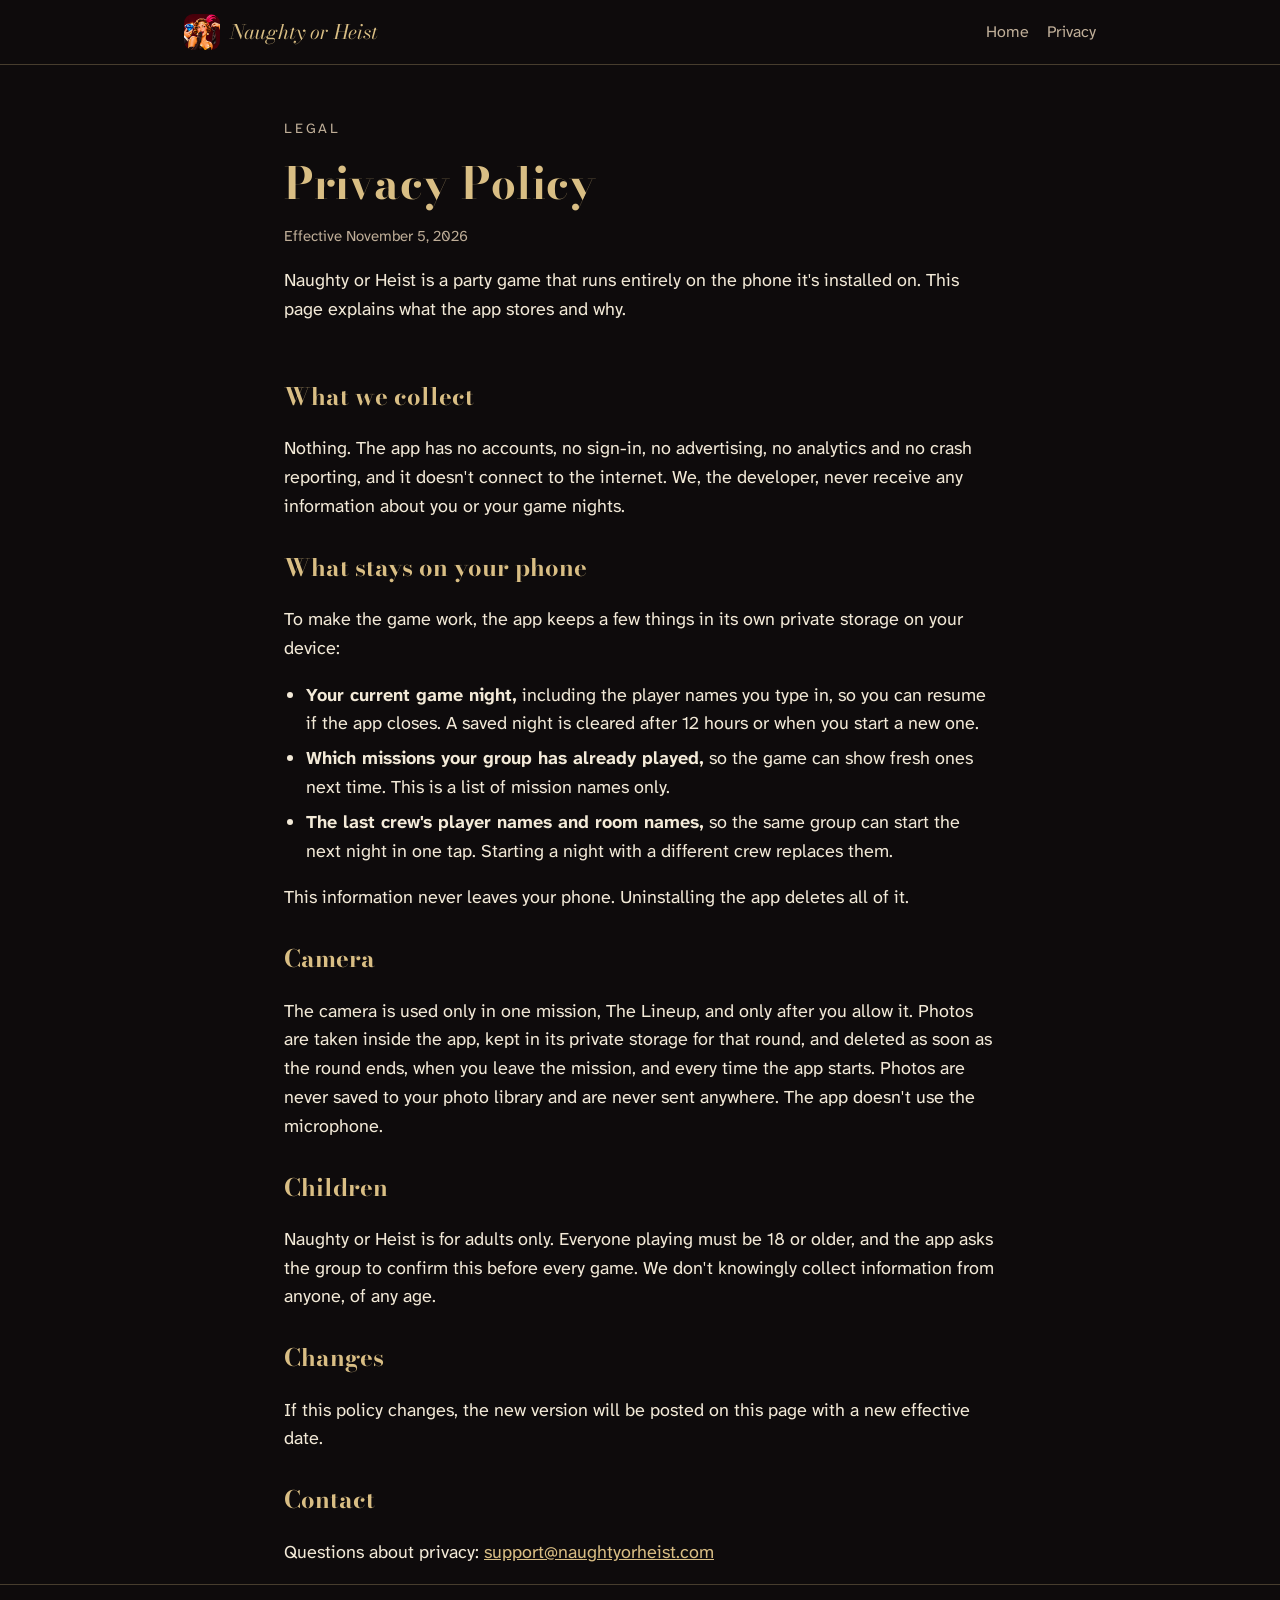
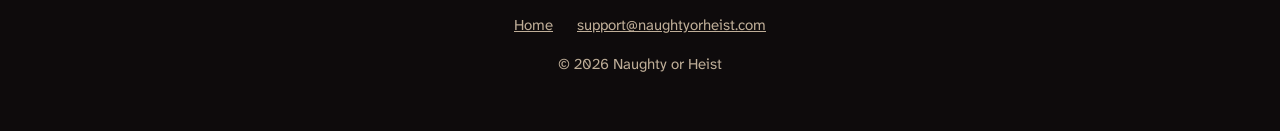
==== privacy.html @ b8d08db5 "Naughty or Heist website: landing page and privacy policy Co-Authored-By: Claude Opus 5.5 <noreply@a" ====
<!DOCTYPE html>
<html lang="en">
<head>
<meta charset="UTF-8">
<title>Privacy Policy: Naughty or Heist</title>
<meta name="viewport" content="width=device-width, initial-scale=1">
<link rel="icon" href="favicon.png">
<link rel="preconnect" href="https://fonts.googleapis.com">
<link rel="preconnect" href="https://fonts.gstatic.com" crossorigin>
<link href="https://fonts.googleapis.com/css2?family=Atkinson+Hyperlegible+Next:wght@400;700&family=Bodoni+Moda:ital,wght@0,700;0,800;1,500&display=swap" rel="stylesheet">
<link rel="stylesheet" href="style.css">
</head>
<body>

<nav class="nav">
  <div class="nav-inner">
    <a class="brand" href="index.html"><img src="icon.png" alt=""><span>Naughty or Heist</span></a>
    <div class="nav-links">
      <a href="index.html">Home</a>
      <a href="privacy.html">Privacy</a>
    </div>
  </div>
</nav>

<main class="wrap">
  <div class="doc-header">
    <span class="eyebrow">Legal</span>
    <h1>Privacy Policy</h1>
    <p class="updated">Effective November 5, 2026</p>
    <p>Naughty or Heist is a party game that runs entirely on the phone it's installed on. This page explains what the app stores and why.</p>
  </div>

  <div class="doc-body">
    <h2>What we collect</h2>
    <p>Nothing. The app has no accounts, no sign-in, no advertising, no analytics and no crash reporting, and it doesn't connect to the internet. We, the developer, never receive any information about you or your game nights.</p>

    <h2>What stays on your phone</h2>
    <p>To make the game work, the app keeps a few things in its own private storage on your device:</p>
    <ul>
      <li><strong>Your current game night,</strong> including the player names you type in, so you can resume if the app closes. A saved night is cleared after 12 hours or when you start a new one.</li>
      <li><strong>Which missions your group has already played,</strong> so the game can show fresh ones next time. This is a list of mission names only.</li>
      <li><strong>The last crew's player names and room names,</strong> so the same group can start the next night in one tap. Starting a night with a different crew replaces them.</li>
    </ul>
    <p>This information never leaves your phone. Uninstalling the app deletes all of it.</p>

    <h2>Camera</h2>
    <p>The camera is used only in one mission, The Lineup, and only after you allow it. Photos are taken inside the app, kept in its private storage for that round, and deleted as soon as the round ends, when you leave the mission, and every time the app starts. Photos are never saved to your photo library and are never sent anywhere. The app doesn't use the microphone.</p>

    <h2>Children</h2>
    <p>Naughty or Heist is for adults only. Everyone playing must be 18 or older, and the app asks the group to confirm this before every game. We don't knowingly collect information from anyone, of any age.</p>

    <h2>Changes</h2>
    <p>If this policy changes, the new version will be posted on this page with a new effective date.</p>

    <h2>Contact</h2>
    <p>Questions about privacy: <a href="mailto:support@naughtyorheist.com">support@naughtyorheist.com</a></p>
  </div>
</main>

<footer>
  <a href="index.html">Home</a>
  <a href="mailto:support@naughtyorheist.com">support@naughtyorheist.com</a>
  <p>© 2026 Naughty or Heist</p>
</footer>

</body>
</html>
---- style.css ----
:root {
  --base: #0e0b0c;
  --panel: #1a1214;
  --burgundy: #3a0f17;
  --gold: #d9be84;
  --ivory: #f3ead8;
  --muted: #bfae98;
  --line: rgba(217, 190, 132, 0.28);
}

* { box-sizing: border-box; }

html, body {
  margin: 0;
  background: var(--base);
  color: var(--ivory);
  font-family: "Atkinson Hyperlegible Next", "Atkinson Hyperlegible", system-ui, sans-serif;
  font-size: 18px;
  line-height: 1.6;
}

a { color: var(--gold); }

.wrap { max-width: 760px; overflow-wrap: break-word; margin: 0 auto; padding: 0 24px; }

.nav { border-bottom: 1px solid var(--line); }
.nav-inner {
  max-width: 960px; margin: 0 auto; padding: 14px 24px;
  display: flex; align-items: center; justify-content: space-between; gap: 8px 16px; flex-wrap: wrap;
}
.brand {
  display: flex; align-items: center; gap: 10px; text-decoration: none;
  font-family: "Bodoni Moda", Georgia, serif; font-style: italic; font-size: 20px; color: var(--gold);
  white-space: nowrap;
}
.brand img { width: 36px; height: 36px; border-radius: 9px; }
.nav-links { display: flex; gap: 18px; font-size: 16px; }
.nav-links a { text-decoration: none; color: var(--muted); }
.nav-links a:hover { color: var(--gold); }

.hero {
  text-align: center; padding: 64px 24px 48px;
  background: radial-gradient(ellipse at top, var(--burgundy) 0%, var(--base) 70%);
}
.hero img.icon { width: 132px; height: 132px; border-radius: 30px; box-shadow: 0 10px 40px rgba(0,0,0,0.6); }
.wordmark { margin: 22px 0 6px; color: var(--gold); line-height: 1; }
.wordmark .naughty { display: block; font-family: "Bodoni Moda", Georgia, serif; font-style: italic; font-weight: 500; font-size: 64px; }
.wordmark .or { display: block; font-family: "Bodoni Moda", Georgia, serif; font-style: italic; font-size: 22px; color: var(--muted); margin: 4px 0; }
.wordmark .heist { display: block; font-family: "Bodoni Moda", Georgia, serif; font-weight: 800; font-size: 56px; letter-spacing: 0.18em; padding-left: 0.18em; }
.tagline { font-size: 20px; color: var(--ivory); margin: 18px 0 8px; }
.meta { font-size: 14px; letter-spacing: 0.2em; color: var(--muted); text-transform: uppercase; }
.soon {
  display: inline-block; margin-top: 26px; padding: 10px 22px; border: 1px solid var(--gold);
  border-radius: 999px; color: var(--gold); font-size: 16px;
}

section { padding: 36px 0; border-top: 1px solid var(--line); }
h2 { font-family: "Bodoni Moda", Georgia, serif; color: var(--gold); font-weight: 700; font-size: 30px; margin: 0 0 12px; }
h3 { font-family: "Bodoni Moda", Georgia, serif; color: var(--gold); font-weight: 700; font-size: 22px; margin: 0 0 6px; }

.modes { display: grid; grid-template-columns: 1fr 1fr; gap: 18px; }
.mode { background: var(--panel); border: 1px solid var(--line); border-radius: 16px; padding: 20px; }
.mode .players { color: var(--muted); font-size: 15px; letter-spacing: 0.1em; text-transform: uppercase; margin-bottom: 8px; }
@media (max-width: 640px) {
  .modes { grid-template-columns: 1fr; }
  .wordmark .naughty { font-size: 52px; }
  .wordmark .heist { font-size: 44px; }
}

ul { padding-left: 22px; }
li { margin: 6px 0; }

.doc-header { padding: 48px 0 8px; }
.eyebrow { color: var(--muted); font-size: 14px; letter-spacing: 0.2em; text-transform: uppercase; }
.doc-header h1 { font-family: "Bodoni Moda", Georgia, serif; color: var(--gold); font-size: 44px; margin: 6px 0; }
.updated { color: var(--muted); font-size: 15px; margin: 0 0 16px; }
.doc-body h2 { font-size: 24px; margin-top: 28px; }

footer { border-top: 1px solid var(--line); padding: 28px 24px 40px; text-align: center; color: var(--muted); font-size: 15px; }
footer a { color: var(--muted); margin: 0 10px; }
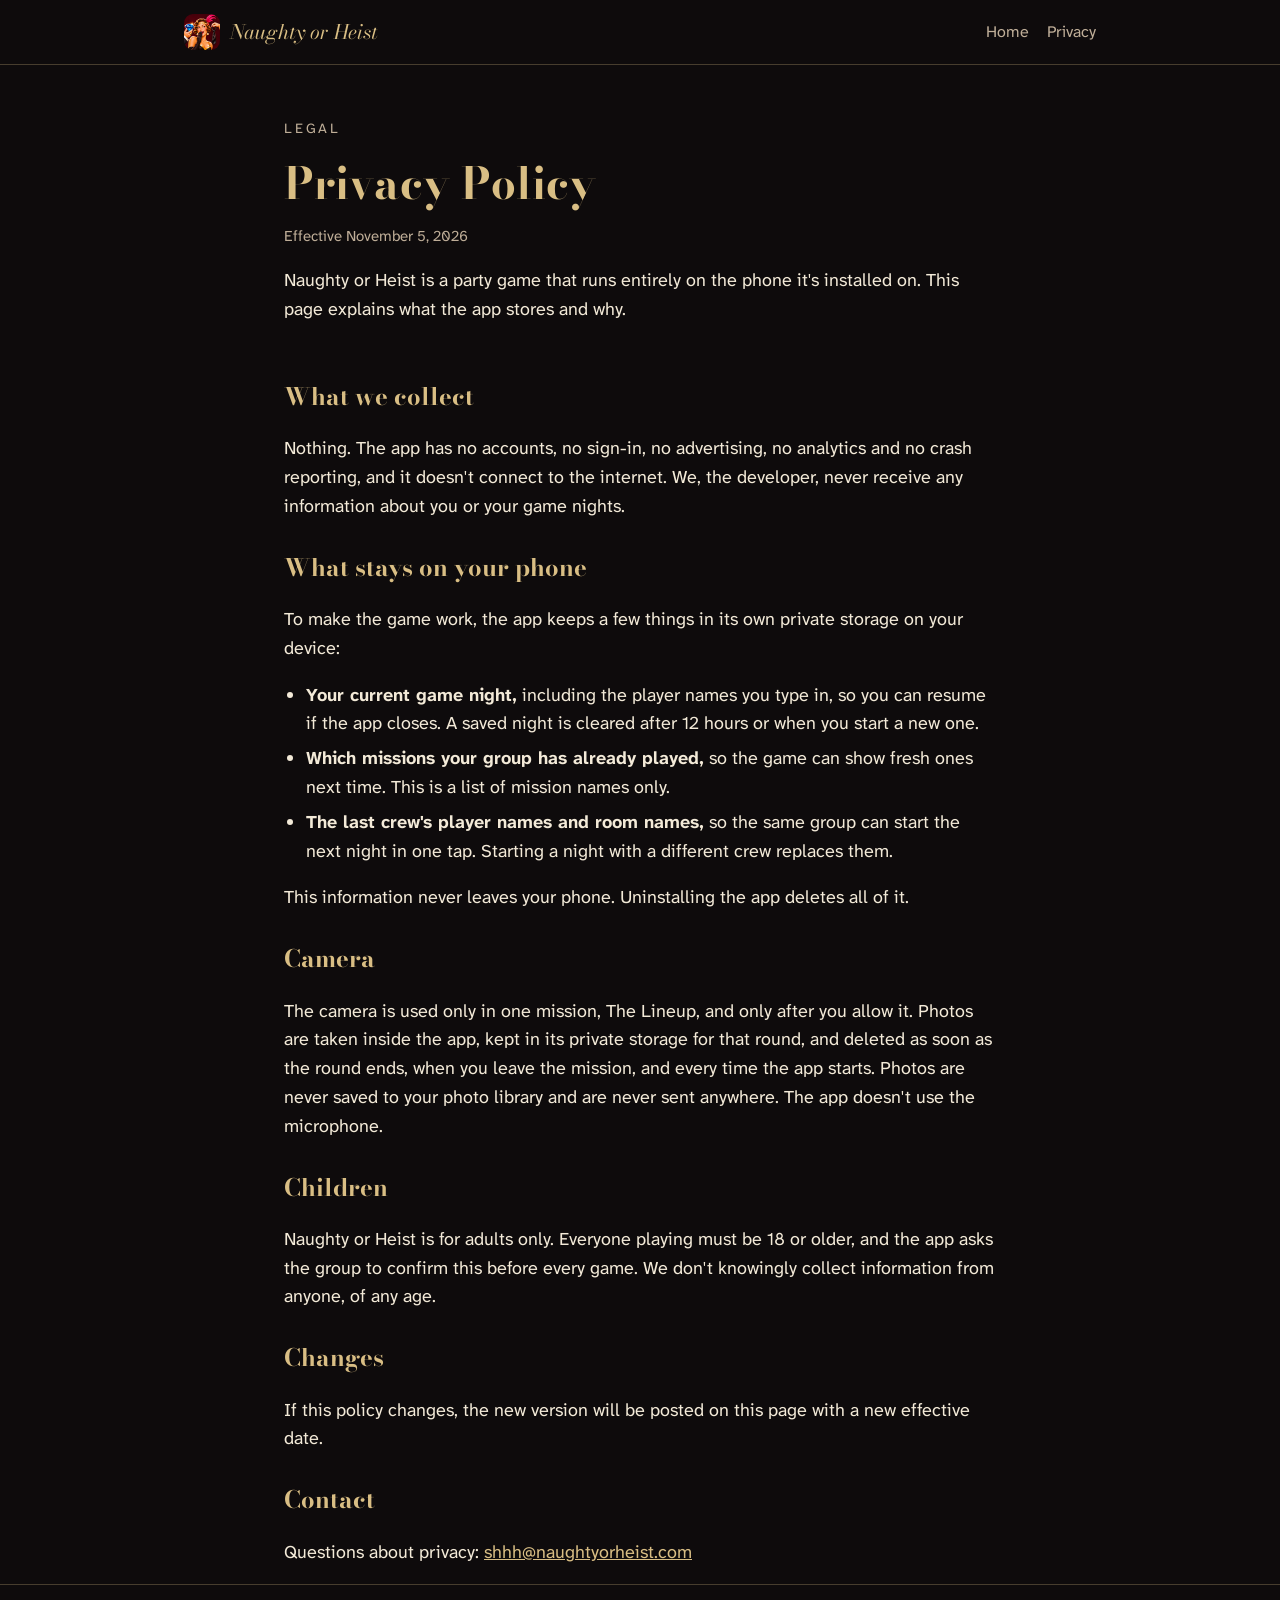
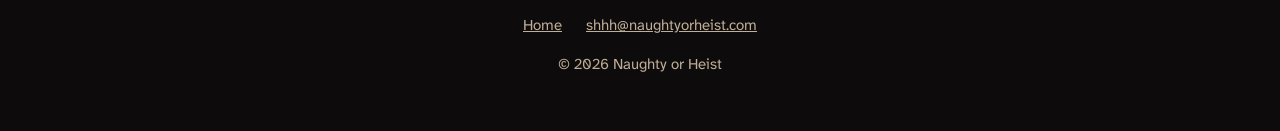
==== commit 531f5e7a: "Contact address: shhh@naughtyorheist.com Co-Authored-By: Claude Opus 5.5 <noreply@anthropic.com>" ====
--- a/privacy.html
+++ b/privacy.html
@@ -53,13 +53,13 @@
     <p>If this policy changes, the new version will be posted on this page with a new effective date.</p>
 
     <h2>Contact</h2>
-    <p>Questions about privacy: <a href="mailto:support@naughtyorheist.com">support@naughtyorheist.com</a></p>
+    <p>Questions about privacy: <a href="mailto:shhh@naughtyorheist.com">shhh@naughtyorheist.com</a></p>
   </div>
 </main>
 
 <footer>
   <a href="index.html">Home</a>
-  <a href="mailto:support@naughtyorheist.com">support@naughtyorheist.com</a>
+  <a href="mailto:shhh@naughtyorheist.com">shhh@naughtyorheist.com</a>
   <p>© 2026 Naughty or Heist</p>
 </footer>
 
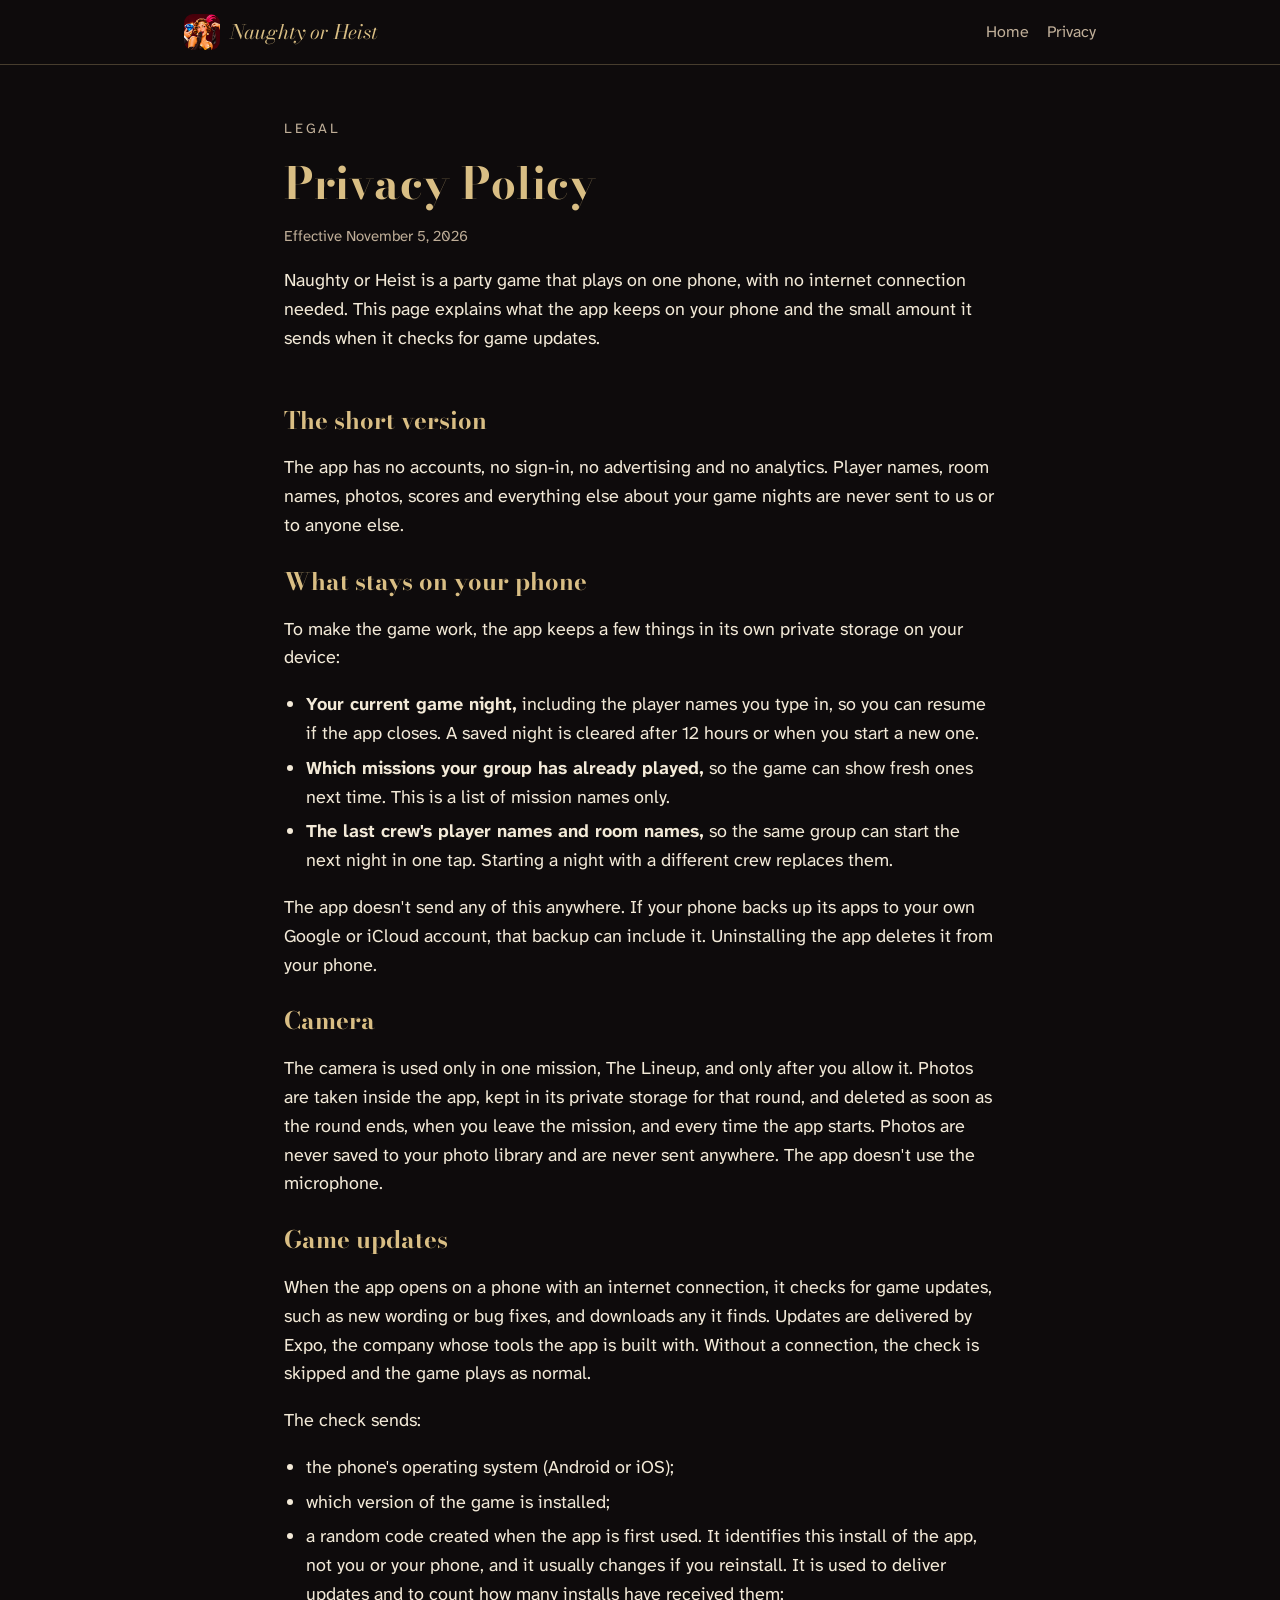
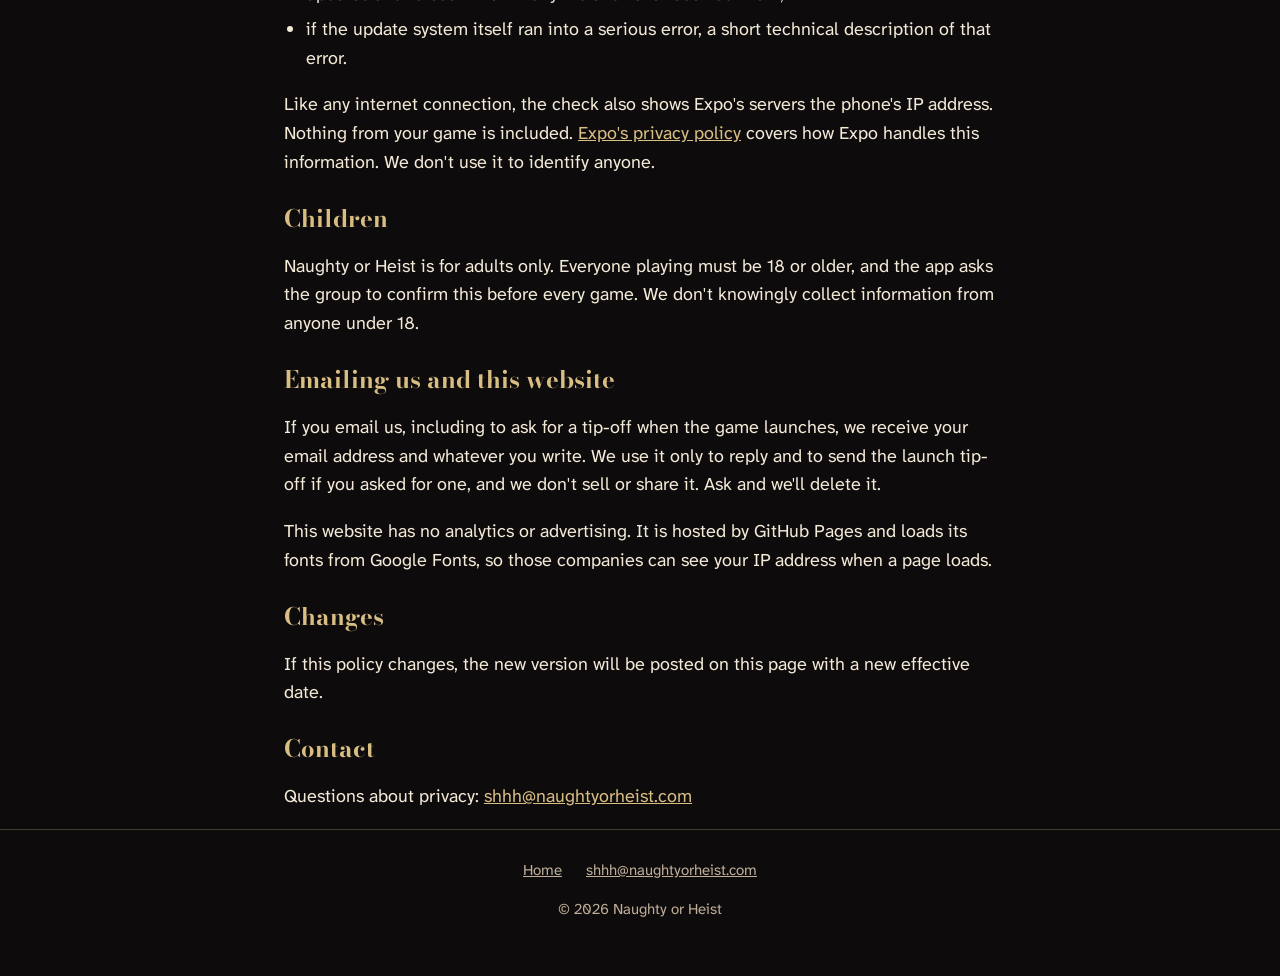
==== commit 7aff0d4d: "New homepage copy; privacy policy covers game updates, email and hosting Co-Authored-By: Claude Opus" ====
--- a/privacy.html
+++ b/privacy.html
@@ -27,12 +27,12 @@
     <span class="eyebrow">Legal</span>
     <h1>Privacy Policy</h1>
     <p class="updated">Effective November 5, 2026</p>
-    <p>Naughty or Heist is a party game that runs entirely on the phone it's installed on. This page explains what the app stores and why.</p>
+    <p>Naughty or Heist is a party game that plays on one phone, with no internet connection needed. This page explains what the app keeps on your phone and the small amount it sends when it checks for game updates.</p>
   </div>
 
   <div class="doc-body">
-    <h2>What we collect</h2>
-    <p>Nothing. The app has no accounts, no sign-in, no advertising, no analytics and no crash reporting, and it doesn't connect to the internet. We, the developer, never receive any information about you or your game nights.</p>
+    <h2>The short version</h2>
+    <p>The app has no accounts, no sign-in, no advertising and no analytics. Player names, room names, photos, scores and everything else about your game nights are never sent to us or to anyone else.</p>
 
     <h2>What stays on your phone</h2>
     <p>To make the game work, the app keeps a few things in its own private storage on your device:</p>
@@ -41,13 +41,28 @@
       <li><strong>Which missions your group has already played,</strong> so the game can show fresh ones next time. This is a list of mission names only.</li>
       <li><strong>The last crew's player names and room names,</strong> so the same group can start the next night in one tap. Starting a night with a different crew replaces them.</li>
     </ul>
-    <p>This information never leaves your phone. Uninstalling the app deletes all of it.</p>
+    <p>The app doesn't send any of this anywhere. If your phone backs up its apps to your own Google or iCloud account, that backup can include it. Uninstalling the app deletes it from your phone.</p>
 
     <h2>Camera</h2>
     <p>The camera is used only in one mission, The Lineup, and only after you allow it. Photos are taken inside the app, kept in its private storage for that round, and deleted as soon as the round ends, when you leave the mission, and every time the app starts. Photos are never saved to your photo library and are never sent anywhere. The app doesn't use the microphone.</p>
 
+    <h2>Game updates</h2>
+    <p>When the app opens on a phone with an internet connection, it checks for game updates, such as new wording or bug fixes, and downloads any it finds. Updates are delivered by Expo, the company whose tools the app is built with. Without a connection, the check is skipped and the game plays as normal.</p>
+    <p>The check sends:</p>
+    <ul>
+      <li>the phone's operating system (Android or iOS);</li>
+      <li>which version of the game is installed;</li>
+      <li>a random code created when the app is first used. It identifies this install of the app, not you or your phone, and it usually changes if you reinstall. It is used to deliver updates and to count how many installs have received them;</li>
+      <li>if the update system itself ran into a serious error, a short technical description of that error.</li>
+    </ul>
+    <p>Like any internet connection, the check also shows Expo's servers the phone's IP address. Nothing from your game is included. <a href="https://expo.dev/privacy">Expo's privacy policy</a> covers how Expo handles this information. We don't use it to identify anyone.</p>
+
     <h2>Children</h2>
-    <p>Naughty or Heist is for adults only. Everyone playing must be 18 or older, and the app asks the group to confirm this before every game. We don't knowingly collect information from anyone, of any age.</p>
+    <p>Naughty or Heist is for adults only. Everyone playing must be 18 or older, and the app asks the group to confirm this before every game. We don't knowingly collect information from anyone under 18.</p>
+
+    <h2>Emailing us and this website</h2>
+    <p>If you email us, including to ask for a tip-off when the game launches, we receive your email address and whatever you write. We use it only to reply and to send the launch tip-off if you asked for one, and we don't sell or share it. Ask and we'll delete it.</p>
+    <p>This website has no analytics or advertising. It is hosted by GitHub Pages and loads its fonts from Google Fonts, so those companies can see your IP address when a page loads.</p>
 
     <h2>Changes</h2>
     <p>If this policy changes, the new version will be posted on this page with a new effective date.</p>
--- a/style.css
+++ b/style.css
@@ -47,22 +47,65 @@
 .wordmark .naughty { display: block; font-family: "Bodoni Moda", Georgia, serif; font-style: italic; font-weight: 500; font-size: 64px; }
 .wordmark .or { display: block; font-family: "Bodoni Moda", Georgia, serif; font-style: italic; font-size: 22px; color: var(--muted); margin: 4px 0; }
 .wordmark .heist { display: block; font-family: "Bodoni Moda", Georgia, serif; font-weight: 800; font-size: 56px; letter-spacing: 0.18em; padding-left: 0.18em; }
-.tagline { font-size: 20px; color: var(--ivory); margin: 18px 0 8px; }
-.meta { font-size: 14px; letter-spacing: 0.2em; color: var(--muted); text-transform: uppercase; }
-.soon {
-  display: inline-block; margin-top: 26px; padding: 10px 22px; border: 1px solid var(--gold);
-  border-radius: 999px; color: var(--gold); font-size: 16px;
+.hero .eyebrow { margin: 26px 0 8px; color: var(--gold); line-height: 1.5; }
+.headline {
+  font-family: "Bodoni Moda", Georgia, serif; font-weight: 700; color: var(--ivory);
+  font-size: 44px; line-height: 1.15; margin: 0 auto 18px; max-width: 720px;
 }
+.lede { font-size: 20px; margin: 0 auto 14px; max-width: 620px; }
+.meta { font-size: 14px; line-height: 1.8; letter-spacing: 0.16em; color: var(--muted); text-transform: uppercase; margin: 22px 0; }
+.soon-line { color: var(--muted); font-size: 17px; margin: 18px 0; }
+.cta {
+  display: inline-block; padding: 14px 34px; border-radius: 999px; background: var(--gold); color: var(--base);
+  font-weight: 700; font-size: 18px; text-decoration: none;
+}
+.cta:hover { background: var(--ivory); }
 
 section { padding: 36px 0; border-top: 1px solid var(--line); }
-h2 { font-family: "Bodoni Moda", Georgia, serif; color: var(--gold); font-weight: 700; font-size: 30px; margin: 0 0 12px; }
-h3 { font-family: "Bodoni Moda", Georgia, serif; color: var(--gold); font-weight: 700; font-size: 22px; margin: 0 0 6px; }
+h2 { font-family: "Bodoni Moda", Georgia, serif; color: var(--gold); font-weight: 700; font-size: 30px; line-height: 1.2; margin: 0 0 12px; }
+h3 { font-family: "Bodoni Moda", Georgia, serif; color: var(--gold); font-weight: 700; font-size: 22px; line-height: 1.25; margin: 0 0 6px; }
 
 .modes { display: grid; grid-template-columns: 1fr 1fr; gap: 18px; }
 .mode { background: var(--panel); border: 1px solid var(--line); border-radius: 16px; padding: 20px; }
 .mode .players { color: var(--muted); font-size: 15px; letter-spacing: 0.1em; text-transform: uppercase; margin-bottom: 8px; }
+.mode p { margin: 0 0 12px; }
+.mode p:last-child { margin-bottom: 0; }
+
+.hook { font-family: "Bodoni Moda", Georgia, serif; font-style: italic; font-weight: 500; font-size: 20px; line-height: 1.35; color: var(--ivory); }
+.kicker { font-family: "Bodoni Moda", Georgia, serif; font-style: italic; font-weight: 500; font-size: 22px; line-height: 1.35; color: var(--gold); }
+.mode .kicker { font-size: 19px; }
+.aside { font-style: italic; color: var(--muted); }
+
+.crimes { display: grid; grid-template-columns: 1fr 1fr; gap: 18px; margin: 20px 0; }
+.crime { border-left: 2px solid var(--gold); padding: 2px 0 2px 16px; }
+.crime p { margin: 0; }
+
+.steps { list-style: none; counter-reset: step; padding: 0; margin: 16px 0 20px; }
+.steps li { counter-increment: step; position: relative; padding-left: 58px; margin: 18px 0; min-height: 42px; }
+.steps li::before {
+  content: counter(step); position: absolute; left: 0; top: 0; width: 42px; height: 42px; border-radius: 50%;
+  border: 1px solid var(--gold); color: var(--gold); text-align: center; line-height: 40px;
+  font-family: "Bodoni Moda", Georgia, serif; font-weight: 700; font-size: 20px;
+}
+
+.features { list-style: none; padding: 0; margin: 0; }
+.features li { position: relative; padding-left: 28px; margin: 12px 0; }
+.features li::before { content: "◆"; position: absolute; left: 0; top: 1px; color: var(--gold); font-size: 14px; }
+
+.final {
+  text-align: center; padding: 56px 24px; border-top: 1px solid var(--line);
+  background: radial-gradient(ellipse at bottom, var(--burgundy) 0%, var(--base) 70%);
+}
+.final p { margin: 0 auto 12px; max-width: 620px; }
+.final .cta { margin-top: 14px; }
+.final .soon-line { margin-top: 18px; }
+.foot-tag { font-family: "Bodoni Moda", Georgia, serif; font-style: italic; font-size: 20px; color: var(--gold); margin: 0 0 14px; }
+
 @media (max-width: 640px) {
   .modes { grid-template-columns: 1fr; }
+  .crimes { grid-template-columns: 1fr; }
+  .headline { font-size: 34px; }
+  .lede { font-size: 18px; }
   .wordmark .naughty { font-size: 52px; }
   .wordmark .heist { font-size: 44px; }
 }
